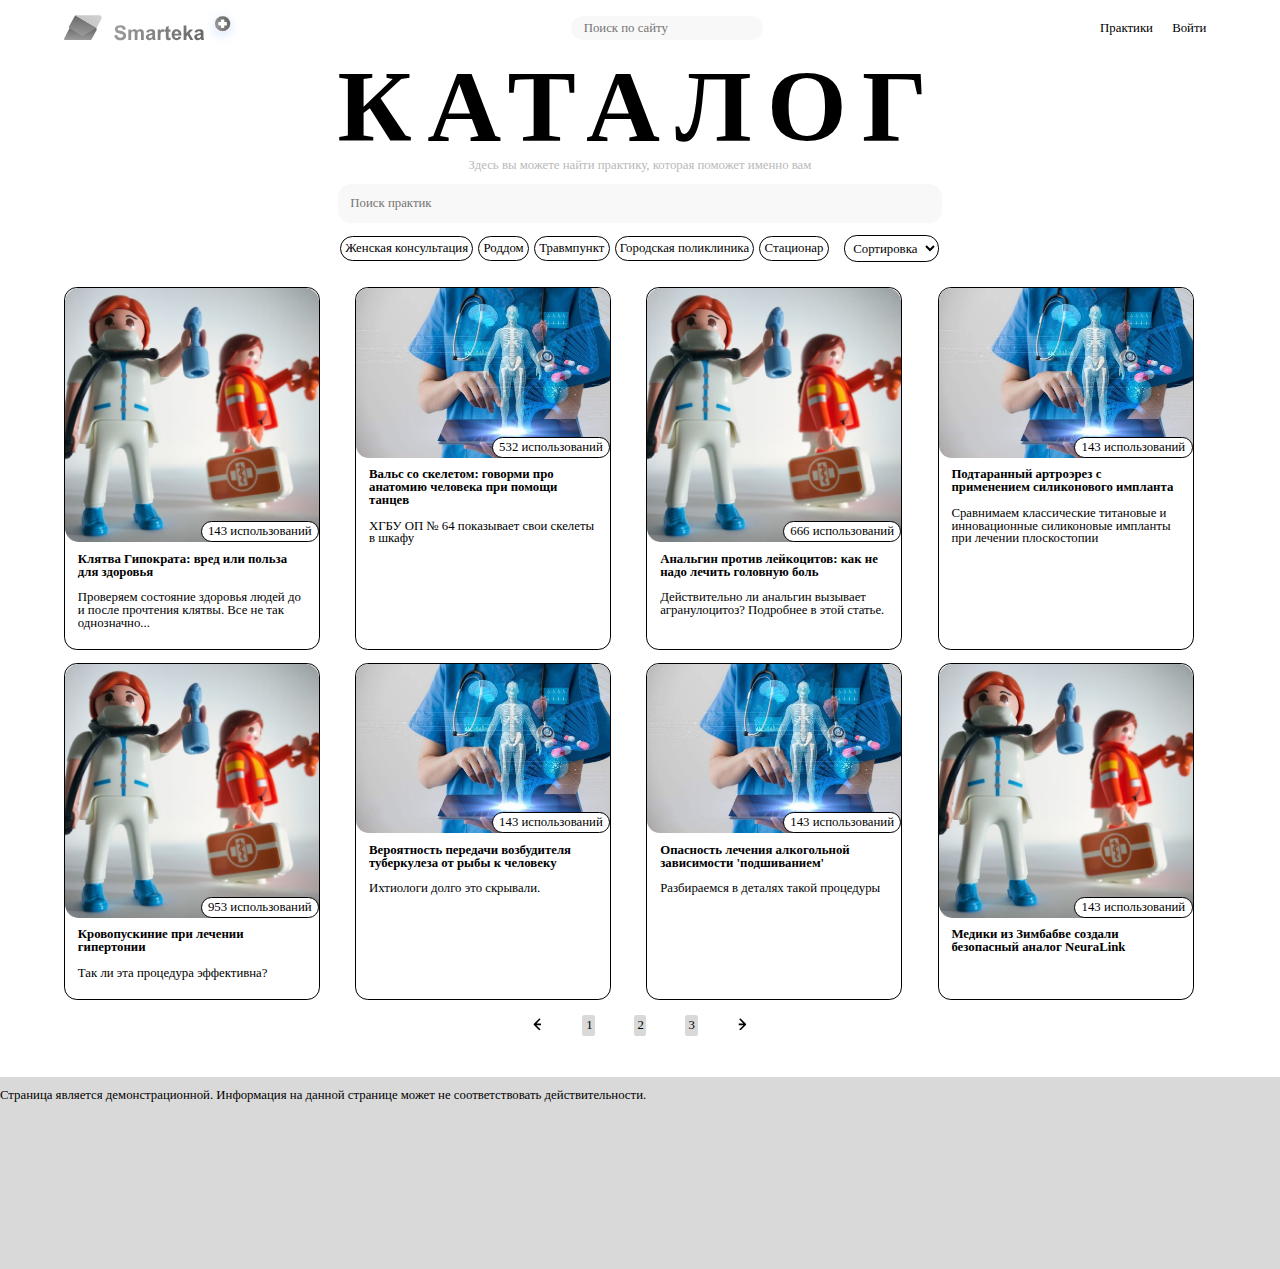
==== catalog.html @ 4ae350c7 "Init repo" ====
<!doctype html><html lang=""><head><meta charset="utf-8"><meta http-equiv="X-UA-Compatible" content="IE=edge"><meta name="viewport" content="width=device-width,initial-scale=1"><link rel="icon" href="favicon.ico"><link rel="stylesheet" href="./css/base.css"><title>Кагалог</title><script defer="defer" src="js/chunk-vendors.877be4e5.js"></script><script defer="defer" src="js/chunk-common.02fda79b.js"></script><script defer="defer" src="js/catalog.f14bc31c.js"></script><link href="css/catalog.c8424f38.css" rel="stylesheet"></head><body><noscript><strong>We're sorry but Кагалог doesn't work properly without JavaScript enabled. Please enable it to continue.</strong></noscript><div id="app"></div></body></html>
---- css/base.css ----
*, html, body {
  font-family: 'montserrat';
font-size: 1vw;
line-height: 1vw;
letter-spacing: normal;
text-align: left;

box-sizing: border-box;

--color-gray-0: #B9B9B9;
--color-gray-1: #D9D9D9;
--color-gray-2: #F8F8F8;

--color-accent: #97DDC8;
}

html, body {
  margin: 0;
  padding: 0;
}

.search-bar {
  border-radius: 1em;
  border-width: 0;
  padding: 0.33em 1em;
  background-color: var(--color-gray-2);
}

a {
  color: black;
  text-decoration: none;
}

.title-wrapper p, h1 {
  padding: 0;
}

.p-title {
  font-size: 8em;
  line-height: 1em;
  letter-spacing: 0.15em;
  text-transform: uppercase;
  font-weight: 600;
  text-align: center;
  margin: 0;
}

.p-subtitle {
  color: var(--color-gray-0);
  text-align: center;
  margin: 0;
}

.btn {
  background-color: white;
  border: 1px solid;
  border-radius: 1em;
  padding: 0.33em;
  margin: 0 0.2em;
}

.btn-combo::after {
  content: '';
  border: solid black;
  border-width: 0 0.1em 0.1em 0;
  display: inline-block;
  padding: 0.2em;
  margin: 0 0 0 0.5em;
  transform: rotate(45deg);
  -webkit-transform: rotate(45deg);
}
---- css/catalog.c8424f38.css ----
.logo-wrapper[data-v-d3689de4]{display:inline-block;width:14em;height:3em}.search-bar-wrapper[data-v-0d0aa363]{display:inline-block}.search-bar-wrapper-max[data-v-0d0aa363]{position:relative}.search-bar[data-v-0d0aa363]{width:15em}.search-bar-max[data-v-0d0aa363]{width:100%}.header-nav[data-v-586f3bde]{display:flex;align-items:center;justify-content:space-between;padding:.5em 5em;background-color:#fff;position:sticky;z-index:10;top:0;left:0}.nav-menu[data-v-586f3bde]{list-style-type:none;overflow:hidden;margin:0;padding:0}.nav-menu li[data-v-586f3bde]{float:left;margin:0 .75em}.pages-nav-wrapper[data-v-4b8b3768]{display:inline-block;margin:auto}.pages-nav[data-v-4b8b3768]{text-decoration:none;list-style:none;margin:0;padding:0;display:flex;align-items:center}.pages-nav li[data-v-4b8b3768]{margin:.2em 1.5em}.pn-next svg[data-v-4b8b3768],.pn-prev svg[data-v-4b8b3768]{width:1em;height:1em}.pn-page[data-v-4b8b3768]{background-color:var(--color-gray-1);display:inline-block;width:1em;padding:.3em;border-radius:.2em;text-align:center}.iwt-title{position:absolute;bottom:0;border:1px solid;margin:0;padding:.25em .5em;border-radius:inherit;box-sizing:border-box}.iwt-image-wrapper{position:relative;border-radius:inherit}.iwt-image{width:100%;border-radius:inherit;display:block}.practice-content[data-v-b1856672]{border-radius:inherit;transition:.5s;border:1px solid;background-color:#fff;height:100%}.practice-wrapper a:hover .practice-content[data-v-b1856672]{transform:translate(-.75em,-.75em)}.practice-wrapper a[data-v-b1856672]:before{content:"";border-radius:inherit;transition:.5s;position:absolute;right:0;bottom:0;width:100%;height:100%;z-index:-1}.practice-wrapper a[data-v-b1856672]:hover:before{content:"";border-radius:inherit;background-color:var(--color-accent);right:.25em;bottom:.25em}.title-wrapper[data-v-b1856672]{padding:0 1em .5em}.card-title[data-v-b1856672]{font-weight:700}.practice-wrapper a[data-v-b1856672]{border-radius:inherit;position:relative}.practice-wrapper[data-v-b1856672]{display:inline-block;max-width:20em;border-radius:1em}.st-footer[data-v-1ee4eb7e]{background-color:var(--color-gray-1);display:inline-block;width:100%;height:15em;margin-top:3em}.p-categories-wrapper{margin:1em 0}.catalog-title-content{display:inline-block}.catalog-title-wrapper{display:flex;justify-content:center}.p-searach-wrapper{margin:1em 0 0;position:sticky}.search-bar-max{height:3em}.btn-combo{margin-left:1em}.practices-list-wrapper{display:grid;grid-template-columns:repeat(4,1fr);grid-template-rows:1fr max-content;grid-gap:1em;margin:1em 5em}.p-pagesnav-wrapper{margin:auto;display:flex;align-items:center}
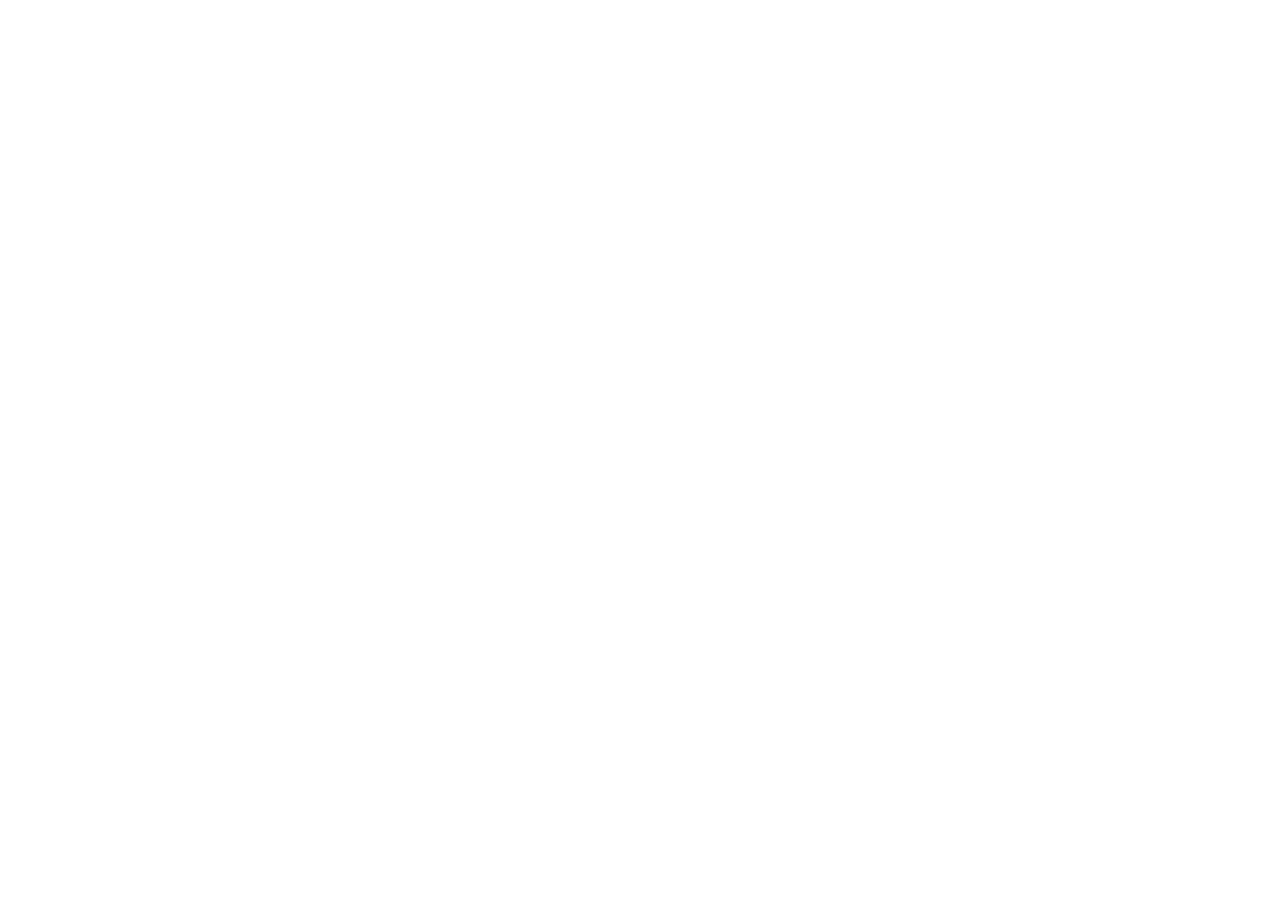
==== commit 9d321643: "Update" ====
--- a/catalog.html
+++ b/catalog.html
@@ -1 +1 @@
-<!doctype html><html lang=""><head><meta charset="utf-8"><meta http-equiv="X-UA-Compatible" content="IE=edge"><meta name="viewport" content="width=device-width,initial-scale=1"><link rel="icon" href="favicon.ico"><link rel="stylesheet" href="./css/base.css"><title>Кагалог</title><script defer="defer" src="js/chunk-vendors.877be4e5.js"></script><script defer="defer" src="js/chunk-common.02fda79b.js"></script><script defer="defer" src="js/catalog.f14bc31c.js"></script><link href="css/catalog.c8424f38.css" rel="stylesheet"></head><body><noscript><strong>We're sorry but Кагалог doesn't work properly without JavaScript enabled. Please enable it to continue.</strong></noscript><div id="app"></div></body></html>+<!doctype html><html lang=""><head><meta charset="utf-8"><meta http-equiv="X-UA-Compatible" content="IE=edge"><meta name="viewport" content="width=device-width,initial-scale=1"><link rel="icon" href="/favicon.ico"><link rel="stylesheet" href="/smarteka-frontend-prod/css/base.css"><title>Каталог</title><script defer="defer" src="/smarteka-frontend-prod/js/chunk-vendors.4769e4c1.js"></script><script defer="defer" src="/smarteka-frontend-prod/js/chunk-common.5cd771df.js"></script><script defer="defer" src="/smarteka-frontend-prod/js/catalog.5aaec8b1.js"></script><link href="/smarteka-frontend-prod/css/catalog.fad9e78e.css" rel="stylesheet"></head><body><noscript><strong>We're sorry but Каталог doesn't work properly without JavaScript enabled. Please enable it to continue.</strong></noscript><div id="app"></div></body></html>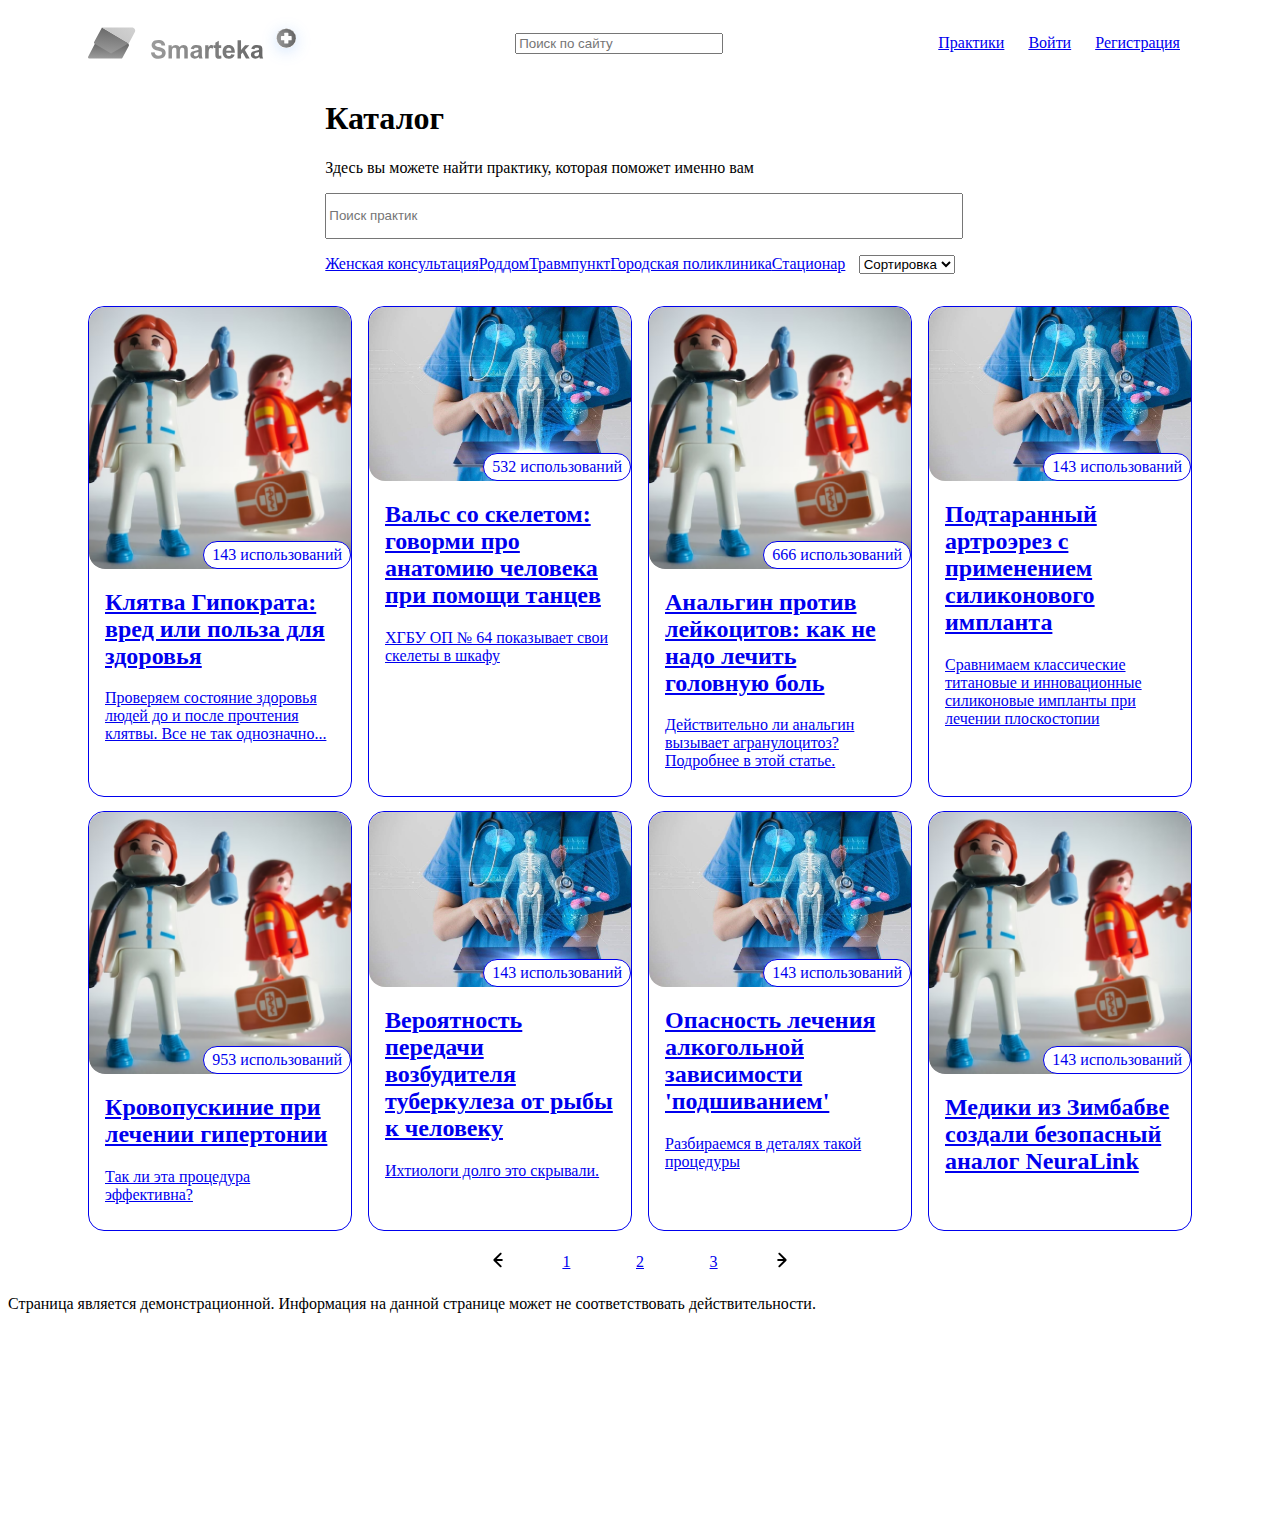
==== commit 6b10e79f: "Update" ====
--- a/catalog.html
+++ b/catalog.html
@@ -1 +1 @@
-<!doctype html><html lang=""><head><meta charset="utf-8"><meta http-equiv="X-UA-Compatible" content="IE=edge"><meta name="viewport" content="width=device-width,initial-scale=1"><link rel="icon" href="/favicon.ico"><link rel="stylesheet" href="/smarteka-frontend-prod/css/base.css"><title>Каталог</title><script defer="defer" src="/smarteka-frontend-prod/js/chunk-vendors.4769e4c1.js"></script><script defer="defer" src="/smarteka-frontend-prod/js/chunk-common.5cd771df.js"></script><script defer="defer" src="/smarteka-frontend-prod/js/catalog.5aaec8b1.js"></script><link href="/smarteka-frontend-prod/css/catalog.fad9e78e.css" rel="stylesheet"></head><body><noscript><strong>We're sorry but Каталог doesn't work properly without JavaScript enabled. Please enable it to continue.</strong></noscript><div id="app"></div></body></html>+<!doctype html><html lang=""><head><meta charset="utf-8"><meta http-equiv="X-UA-Compatible" content="IE=edge"><meta name="viewport" content="width=device-width,initial-scale=1"><link rel="icon" href="/favicon.ico"><link rel="stylesheet" href="/smarteka-frontend-prod/css/base.css"><title>Каталог</title><script defer="defer" src="/js/chunk-vendors.4769e4c1.js"></script><script defer="defer" src="/js/chunk-common.0bbe254e.js"></script><script defer="defer" src="/js/catalog.3839ff25.js"></script><link href="/css/catalog.0cba05f4.css" rel="stylesheet"></head><body><noscript><strong>We're sorry but Каталог doesn't work properly without JavaScript enabled. Please enable it to continue.</strong></noscript><div id="app"></div></body></html>--- a/css/catalog.0cba05f4.css
+++ b/css/catalog.0cba05f4.css
@@ -0,0 +1 @@
+.logo-wrapper[data-v-d3689de4]{display:inline-block;width:14em;height:3em}.search-bar-wrapper[data-v-0d0aa363]{display:inline-block}.search-bar-wrapper-max[data-v-0d0aa363]{position:relative}.search-bar[data-v-0d0aa363]{width:15em}.search-bar-max[data-v-0d0aa363]{width:100%}[data-v-ff4416e2]{fill:inherit}.modal-bg[data-v-cea46930]{position:fixed;width:100%;height:100%;top:0;left:0;z-index:9990;background-color:var(--color-modal-background);display:flex;justify-content:center;align-items:center}.modal-wrapper[data-v-cea46930]{display:inline-block;background-color:#fff;border-radius:1rem;border:.1rem solid;width:40rem;margin:auto;padding:1.4rem}.close-btn[data-v-cea46930]{width:1rem;height:1rem;display:block;margin-left:auto}.modal-title[data-v-cea46930]{font-size:3.4rem;line-height:1.25em;text-transform:uppercase;text-align:center;margin:0}.modal-subtitle[data-v-cea46930]{color:var(--color-dark-gray-2);text-align:center;margin:0;line-height:1.25em}[data-v-378e224a]{fill:inherit}.link-block-wrapper[data-v-b74192c2]{border-radius:1em;background-color:#fff;display:inline-block;transition:.25s}.link-block-wrapper[data-v-b74192c2]:hover{background-color:var(--color-accent);color:#fff;fill:#fff}.link-block[data-v-b74192c2]{padding:1em 1.3em;display:inline-block;width:100%;position:relative;color:inherit}.link-text[data-v-b74192c2]{font-size:1.7em;line-height:125%;font-weight:550;margin:0;margin-right:1em;color:inherit}.link-icon-inline[data-v-b74192c2]{display:flex;justify-content:space-evenly;align-items:center;padding:1em 1.3em}.arrow-wrapper[data-v-b74192c2]{width:2.7em;height:2.7em;margin-left:auto;margin-top:auto;fill:inherit}.login-form[data-v-4cd337a4]{display:flex;flex-direction:column;gap:1.25rem}.login-form-wrapper[data-v-4cd337a4]{margin:2.85rem 1.42rem 0}.oauth-list-wrapper a[data-v-4cd337a4]{width:4.63rem;height:4.63rem}.oauth-list-wrapper[data-v-4cd337a4]{display:flex;flex-direction:row;gap:2.9rem;justify-content:center}.link-block-wrapper[data-v-4cd337a4]{border:.1rem solid;border-color:#000}.reset-passw-link-wrapper[data-v-4cd337a4]{margin:0;text-align:center;font-size:1.14rem;line-height:1.25em}.label-content[data-v-0a98175b]{color:var(--color-dark-gray-2)}.label-composite[data-v-0a98175b]{margin:0 2.85rem}.register-form[data-v-0a98175b]{display:flex;flex-direction:column;gap:1.25rem}.register-form-wrapper[data-v-0a98175b]{margin:2.85rem 1.42rem 0}.link-block-wrapper[data-v-0a98175b]{border:.1rem solid;border-color:#000}.header-nav[data-v-44c13c86]{display:flex;align-items:center;justify-content:space-between;padding:.5em 5em;background-color:#fff;position:sticky;z-index:10;top:0;left:0}.nav-menu[data-v-44c13c86]{list-style-type:none;overflow:hidden;margin:0;padding:0}.nav-menu li[data-v-44c13c86]{float:left;margin:0 .75em}.pages-nav-wrapper[data-v-4b8b3768]{display:inline-block;margin:auto}.pages-nav[data-v-4b8b3768]{text-decoration:none;list-style:none;margin:0;padding:0;display:flex;align-items:center}.pages-nav li[data-v-4b8b3768]{margin:.2em 1.5em}.pn-next svg[data-v-4b8b3768],.pn-prev svg[data-v-4b8b3768]{width:1em;height:1em}.pn-page[data-v-4b8b3768]{background-color:var(--color-gray-1);display:inline-block;width:1em;padding:.3em;border-radius:.2em;text-align:center}.iwt-title{position:absolute;bottom:0;border:1px solid;margin:0;padding:.25em .5em;border-radius:inherit;box-sizing:border-box}.iwt-image-wrapper{position:relative;border-radius:inherit}.iwt-image{width:100%;border-radius:inherit;display:block}.practice-content[data-v-36c53476]{border-radius:inherit;transition:.5s;border:1px solid;background-color:#fff;height:100%}.practice-wrapper a:hover .practice-content[data-v-36c53476]{transform:translate(-.75em,-.75em)}.practice-wrapper a[data-v-36c53476]:before{content:"";border-radius:inherit;transition:.5s;position:absolute;right:0;bottom:0;width:100%;height:100%;z-index:-1}.practice-wrapper a[data-v-36c53476]:hover:before{content:"";border-radius:inherit;background-color:var(--color-accent);right:.25em;bottom:.25em}.practice-card-title-wrapper[data-v-36c53476]{padding:0 1em .5em}.card-title[data-v-36c53476]{font-weight:700}.practice-wrapper a[data-v-36c53476]{border-radius:inherit;position:relative}.practice-wrapper[data-v-36c53476]{display:inline-block;max-width:20em;border-radius:1em}.st-footer[data-v-58c3fdcb]{background-color:var(--color-gray-1);display:inline-block;width:100%;height:15em}.p-categories-wrapper{margin:1em 0}.catalog-title-content{display:inline-block}.catalog-title-wrapper{display:flex;justify-content:center}.p-searach-wrapper{margin:1em 0 0;position:sticky}.search-bar-max{height:3em}.btn-combo{margin-left:1em}.practices-list-wrapper{display:grid;grid-template-columns:repeat(4,1fr);grid-template-rows:1fr max-content;grid-gap:1em;margin:1em 5em}.p-pagesnav-wrapper{margin:auto;display:flex;align-items:center}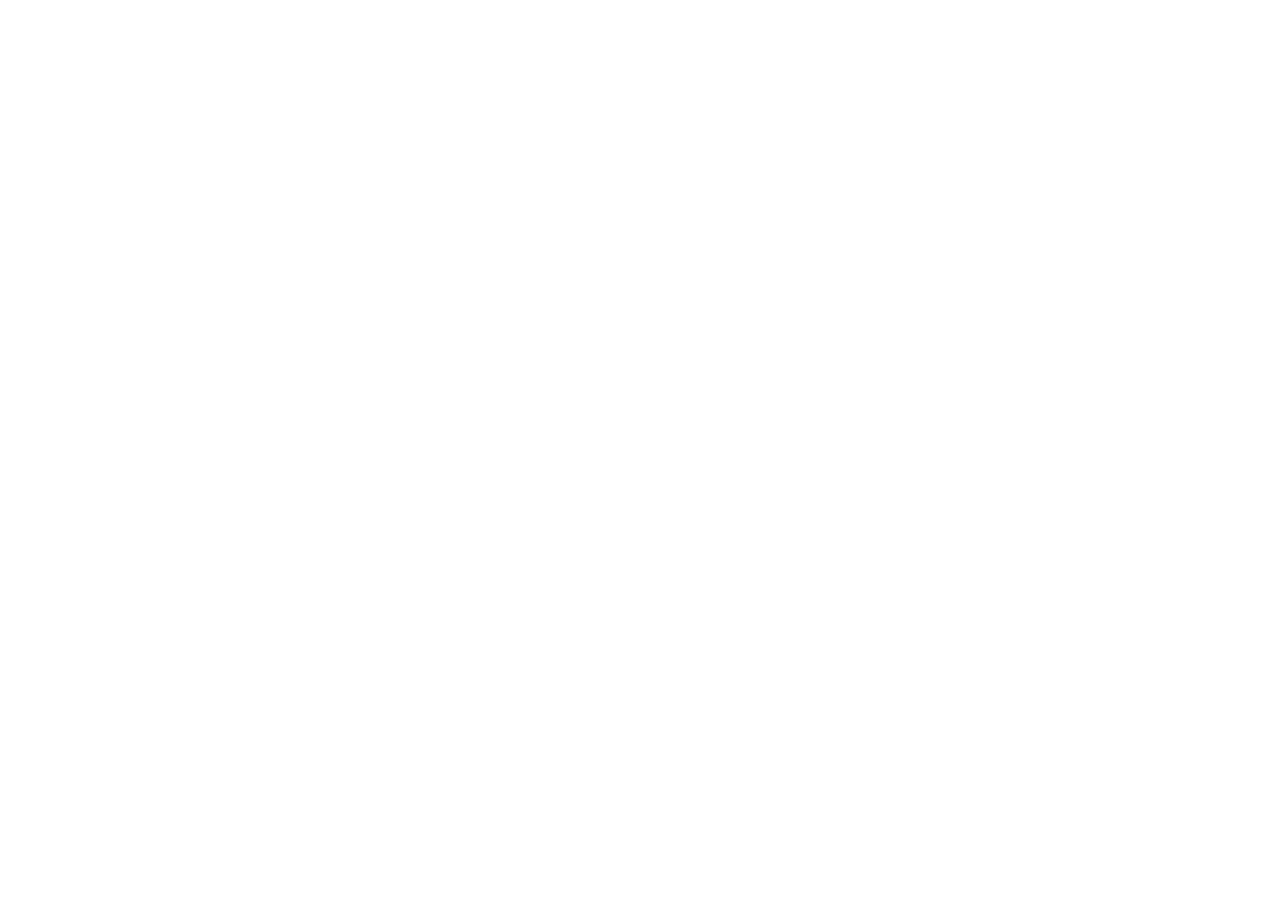
==== commit 305bff65: "Update" ====
--- a/catalog.html
+++ b/catalog.html
@@ -1 +1 @@
-<!doctype html><html lang=""><head><meta charset="utf-8"><meta http-equiv="X-UA-Compatible" content="IE=edge"><meta name="viewport" content="width=device-width,initial-scale=1"><link rel="icon" href="/favicon.ico"><link rel="stylesheet" href="/smarteka-frontend-prod/css/base.css"><title>Каталог</title><script defer="defer" src="/js/chunk-vendors.4769e4c1.js"></script><script defer="defer" src="/js/chunk-common.0bbe254e.js"></script><script defer="defer" src="/js/catalog.3839ff25.js"></script><link href="/css/catalog.0cba05f4.css" rel="stylesheet"></head><body><noscript><strong>We're sorry but Каталог doesn't work properly without JavaScript enabled. Please enable it to continue.</strong></noscript><div id="app"></div></body></html>+<!doctype html><html lang=""><head><meta charset="utf-8"><meta http-equiv="X-UA-Compatible" content="IE=edge"><meta name="viewport" content="width=device-width,initial-scale=1"><link rel="icon" href="/favicon.ico"><link rel="stylesheet" href="/smarteka-frontend-prod/css/base.css"><title>Каталог</title><script defer="defer" src="/smarteka-frontend-prod/js/chunk-vendors.4769e4c1.js"></script><script defer="defer" src="/smarteka-frontend-prod/js/chunk-common.0bbe254e.js"></script><script defer="defer" src="/smarteka-frontend-prod/js/catalog.fd441a95.js"></script><link href="/smarteka-frontend-prod/css/catalog.0cba05f4.css" rel="stylesheet"></head><body><noscript><strong>We're sorry but Каталог doesn't work properly without JavaScript enabled. Please enable it to continue.</strong></noscript><div id="app"></div></body></html>